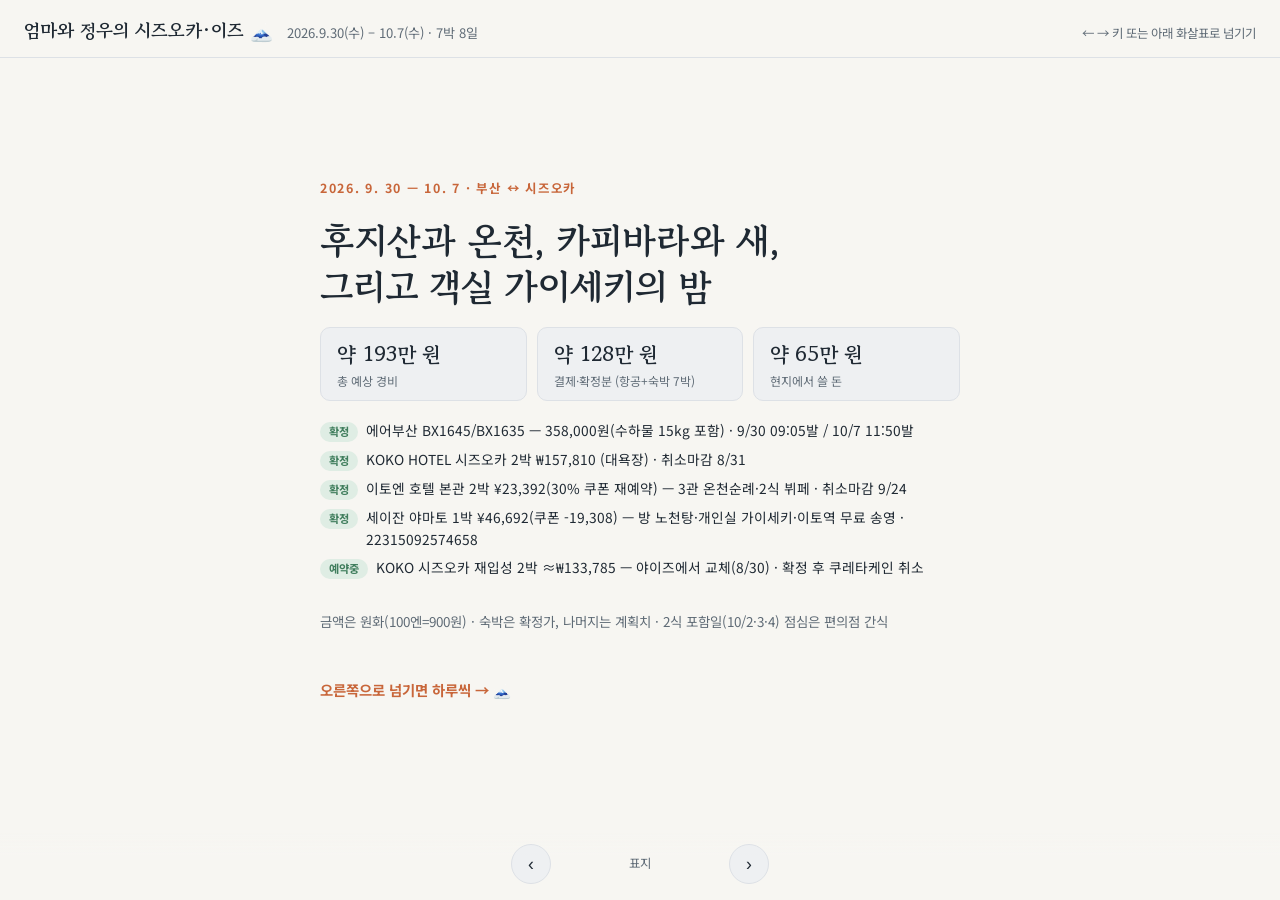
==== travel-shizuoka-izu.html @ 065e5a7b "시즈오카·이즈 여행 일정표 페이지 추가 아티팩트로 만들어둔 '엄마와 정우의 시즈오카·이즈' 일정표(2026.9.30–10.7, 7박 8일)를 독립 실행 가능한 HTML로 저장소 루" ====
<!DOCTYPE html>
<html lang="ko">
<head>
<meta charset="UTF-8" />
<meta name="viewport" content="width=device-width, initial-scale=1.0" />
<meta name="description" content="2026년 9월 30일 ~ 10월 7일 시즈오카·이즈 7박 8일 여행 일정과 예산" />
<title>엄마와 정우의 시즈오카·이즈</title>
<link rel="stylesheet" href="https://fonts.googleapis.com/css2?family=Gowun+Batang:wght@400;700&family=Noto+Sans+KR:wght@400;500;700&display=swap">
<style>
  :root{
    --paper:#F7F6F2; --card:#EEF0F2; --ink:#1F2933; --sub:#5F6B76;
    --fuji:#3A5A8C; --fuji-soft:#DCE4F2; --onsen:#C8663A; --onsen-soft:#F6E2D6;
    --line:#DDE1E6; --ok:#3F7D5C; --ok-soft:#DFEDE4; --warn:#A85A2C; --free:#7F9A7A;
  }
  @media (prefers-color-scheme: dark){
    :root:not([data-theme="light"]){
      --paper:#16191E; --card:#20252C; --ink:#E8EAEE; --sub:#9AA4AF;
      --fuji:#8FB0E0; --fuji-soft:#22324A; --onsen:#E08A5C; --onsen-soft:#3B2A22;
      --line:#313843; --ok:#86BC9E; --ok-soft:#213129; --warn:#E5A277; --free:#9BB89A;
    }
  }
  :root[data-theme="dark"]{
    --paper:#16191E; --card:#20252C; --ink:#E8EAEE; --sub:#9AA4AF;
    --fuji:#8FB0E0; --fuji-soft:#22324A; --onsen:#E08A5C; --onsen-soft:#3B2A22;
    --line:#313843; --ok:#86BC9E; --ok-soft:#213129; --warn:#E5A277; --free:#9BB89A;
  }
  *{box-sizing:border-box}
  html,body{height:100%}
  body{background:var(--paper); color:var(--ink); margin:0;
    font-family:'Noto Sans KR',-apple-system,'Malgun Gothic',sans-serif; line-height:1.6;
    display:flex; flex-direction:column; overflow:hidden}
  h1,h2,h3{font-family:'Gowun Batang','Noto Sans KR',serif; text-wrap:balance; margin:0}
  .sub{color:var(--sub)} .mono{font-variant-numeric:tabular-nums}
  .topbar{flex:0 0 auto; display:flex; align-items:baseline; gap:14px; flex-wrap:wrap; padding:16px 24px 12px; border-bottom:1px solid var(--line)}
  .topbar h1{font-size:1.15rem}
  .topbar .range{font-size:.82rem; color:var(--sub); font-variant-numeric:tabular-nums}
  .topbar .hint{margin-left:auto; font-size:.78rem; color:var(--sub)}
  .deck{flex:1 1 auto; display:flex; overflow-x:auto; overflow-y:hidden; scroll-snap-type:x mandatory; scroll-behavior:smooth}
  @media (prefers-reduced-motion: reduce){ .deck{scroll-behavior:auto} }
  .page{flex:0 0 100%; scroll-snap-align:start; overflow-y:auto; padding:26px 24px 90px; display:flex; justify-content:center}
  .page-inner{width:100%; max-width:780px; display:flex; flex-direction:column; gap:18px}
  .day-head{display:flex; align-items:flex-end; gap:14px; flex-wrap:wrap; border-bottom:2px solid var(--onsen); padding-bottom:12px}
  .day-head .dn{font-family:'Gowun Batang',serif; font-size:2rem; font-weight:700; color:var(--fuji); line-height:1; font-variant-numeric:tabular-nums}
  .day-head .dw{font-size:.8rem; font-weight:700; color:var(--fuji)}
  .day-head h2{font-size:1.3rem; flex:1; min-width:200px}
  .day-sum{display:grid; grid-template-columns:auto auto; gap:2px 16px; background:var(--onsen-soft); border-radius:10px; padding:9px 15px; font-size:.8rem; align-content:center}
  .day-sum span{color:var(--sub)}
  .day-sum b{text-align:right; font-variant-numeric:tabular-nums; white-space:nowrap}
  .day-sum .tt{border-top:1.5px solid var(--warn); padding-top:3px; margin-top:2px; color:var(--warn); font-weight:700}
  .tl{display:flex; flex-direction:column}
  .row{display:grid; grid-template-columns:64px 1fr 112px; gap:12px; padding:9px 4px; border-bottom:1px solid var(--line); font-size:.92rem; align-items:baseline}
  .row .t{font-weight:700; color:var(--fuji); font-variant-numeric:tabular-nums; font-size:.85rem}
  .row .a .d{display:block; font-size:.8rem; color:var(--sub)}
  .row .c{text-align:right; font-variant-numeric:tabular-nums; white-space:nowrap; font-size:.88rem}
  .row .c.free{color:var(--free)} .row .c.paid{color:var(--sub); font-size:.78rem}
  .row.hl{background:var(--onsen-soft); border-radius:8px; border-bottom-color:transparent}
  .mission{font-size:.84rem; color:var(--warn); background:var(--onsen-soft); border-radius:8px; padding:8px 14px}
  .tip{font-size:.82rem; color:var(--sub); background:var(--card); border:1px solid var(--line); border-radius:8px; padding:8px 14px}
  .cover{justify-content:center}
  .cover-inner{max-width:640px; display:flex; flex-direction:column; gap:18px; margin:auto 0}
  .eyebrow{color:var(--onsen); font-size:.78rem; font-weight:700; letter-spacing:.14em}
  .cover h2{font-size:2.3rem; line-height:1.25}
  .stats{display:flex; flex-wrap:wrap; gap:10px}
  .stat{background:var(--card); border:1px solid var(--line); border-radius:10px; padding:10px 16px; flex:1; min-width:130px}
  .stat .v{font-family:'Gowun Batang',serif; font-size:1.3rem; font-weight:700; font-variant-numeric:tabular-nums}
  .stat .k{font-size:.75rem; color:var(--sub)}
  .booked{font-size:.86rem; display:flex; flex-direction:column; gap:6px}
  .booked div{display:flex; gap:8px; align-items:baseline}
  .pill{font-size:.7rem; font-weight:700; border-radius:999px; padding:1px 9px; background:var(--ok-soft); color:var(--ok); white-space:nowrap}
  .swipe-cue{color:var(--onsen); font-weight:700; font-size:.9rem}
  table{border-collapse:collapse; width:100%; font-size:.9rem}
  th{font-size:.75rem; color:var(--sub); text-align:left; font-weight:700}
  th,td{padding:8px 8px; border-bottom:1px solid var(--line)}
  td.num{text-align:right; font-variant-numeric:tabular-nums; white-space:nowrap}
  tr.sum td{font-weight:700; border-top:2px solid var(--ink); border-bottom:none}
  .nav{position:fixed; left:0; right:0; bottom:0; display:flex; align-items:center; justify-content:center; gap:14px; padding:12px 0 16px; background:linear-gradient(to top, var(--paper) 65%, transparent)}
  .nav button{background:var(--card); color:var(--ink); border:1px solid var(--line); border-radius:999px; width:40px; height:40px; font-size:1.1rem; cursor:pointer}
  .nav button:hover{border-color:var(--onsen); color:var(--onsen)}
  .nav button:focus-visible{outline:2px solid var(--onsen); outline-offset:2px}
  .dot-label{font-size:.78rem; color:var(--sub); min-width:150px; text-align:center; font-variant-numeric:tabular-nums}
  @media (max-width:560px){ .row{grid-template-columns:52px 1fr 92px; gap:8px} .cover h2{font-size:1.7rem} .topbar .hint{display:none} }
</style>
</head>
<body>

<div class="topbar">
  <h1>엄마와 정우의 시즈오카·이즈 🗻</h1>
  <span class="range">2026.9.30(수) – 10.7(수) · 7박 8일</span>
  <span class="hint">← → 키 또는 아래 화살표로 넘기기</span>
</div>

<div class="deck" id="deck" tabindex="0">

  <!-- 0 표지 -->
  <section class="page cover">
    <div class="cover-inner">
      <span class="eyebrow">2026. 9. 30 — 10. 7 · 부산 ↔ 시즈오카</span>
      <h2>후지산과 온천, 카피바라와 새,<br>그리고 객실 가이세키의 밤</h2>
      <div class="stats">
        <div class="stat"><div class="v">약 193만 원</div><div class="k">총 예상 경비</div></div>
        <div class="stat"><div class="v">약 128만 원</div><div class="k">결제·확정분 (항공+숙박 7박)</div></div>
        <div class="stat"><div class="v">약 65만 원</div><div class="k">현지에서 쓸 돈</div></div>
      </div>
      <div class="booked">
        <div><span class="pill">확정</span> 에어부산 BX1645/BX1635 — 358,000원(수하물 15kg 포함) · 9/30 09:05발 / 10/7 11:50발</div>
        <div><span class="pill">확정</span> KOKO HOTEL 시즈오카 2박 ₩157,810 (대욕장) · 취소마감 8/31</div>
        <div><span class="pill">확정</span> 이토엔 호텔 본관 2박 ¥23,392(30% 쿠폰 재예약) — 3관 온천순례·2식 뷔페 · 취소마감 9/24</div>
        <div><span class="pill">확정</span> 세이잔 야마토 1박 ¥46,692(쿠폰 -19,308) — 방 노천탕·개인실 가이세키·이토역 무료 송영 · 22315092574658</div>
        <div><span class="pill">예약중</span> KOKO 시즈오카 재입성 2박 ≈₩133,785 — 야이즈에서 교체(8/30) · 확정 후 쿠레타케인 취소</div>
      </div>
      <p class="sub" style="font-size:.84rem">금액은 원화(100엔=900원) · 숙박은 확정가, 나머지는 계획치 · 2식 포함일(10/2·3·4) 점심은 편의점 간식</p>
      <p class="swipe-cue">오른쪽으로 넘기면 하루씩 → 🗻</p>
    </div>
  </section>

  <!-- Day 1 -->
  <section class="page"><div class="page-inner">
    <div class="day-head"><div><div class="dn">9/30</div><div class="dw">수 · DAY 1</div></div><h2>도착 &amp; 시즈오카 정찰</h2>
      <div class="day-sum"><span>숙박 (KOKO ½)</span><b>78,900원</b><span>식비</span><b>29,700원</b><span>교통·입장 등</span><b>20,700원</b><span class="tt">합계</span><b class="tt">129,600원 + 항공 358,000원</b></div></div>
    <div class="tl">
      <div class="row"><span class="t">09:05</span><span class="a"><b>부산 → 시즈오카</b> BX1645 (10:50 도착)<span class="d">2인 왕복·수하물 15kg 결제완료</span></span><span class="c">358,000원</span></div>
      <div class="row"><span class="t">11:20</span><span class="a"><b>공항버스 → 시즈오카역</b> 약 50분</span><span class="c">~16,200원</span></div>
      <div class="row"><span class="t">12:30</span><span class="a"><b>KOKO에 짐 맡기기 → 점심: 역빌딩 파르셰</b>에서 가볍게<span class="d">호텔은 역 도보 13분·택시 기본요금</span></span><span class="c">~13,500원</span></div>
      <div class="row"><span class="t">14:00</span><span class="a"><b>슨푸성 공원</b> — 도쿠가와 이에야스의 성터, 히가시고몬·야구라 + 상점가 정찰</span><span class="c">~4,500원</span></div>
      <div class="row hl"><span class="t">16:00</span><span class="a"><b>KOKO HOTEL 체크인</b> → 9층 대욕장 + 목욕 후 만화·마사지체어 라운지<span class="d">아고다 1764701558 · 스탠다드 더블(금연)</span></span><span class="c">2박 157,810원</span></div>
      <div class="row"><span class="t">18:00</span><span class="a"><b>저녁: 아오바 오뎅가이(오뎅 골목)</b> — 검은 국물 시즈오카 오뎅<span class="d">저녁 장사(16~17시 개점)라 낮엔 닫혀 있음 — 그래서 저녁에!</span></span><span class="c">~18,000원</span></div>
    </div>
    <div class="mission">✅ 정우 미션 — 시즈오카역 주변 길 외우기 → 내일부터 길 안내 담당</div>
    <div class="tip">💡 아침 비행이라 도착일이 통째로 하루. 정찰 수준으로 가볍게, 저녁은 대욕장+만화 라운지 충전 타임</div>
  </div></section>

  <!-- Day 2 -->
  <section class="page"><div class="page-inner">
    <div class="day-head"><div><div class="dn">10/1</div><div class="dw">목 · DAY 2</div></div><h2>후지노미야 원정 🗻</h2>
      <div class="day-sum"><span>숙박 (KOKO ½)</span><b>78,900원</b><span>식비</span><b>36,000원</b><span>교통·입장 등</span><b>39,600원</b><span class="tt">합계</span><b class="tt">약 154,800원</b></div></div>
    <div class="tl">
      <div class="row"><span class="t">08:30</span><span class="a"><b>JR 시즈오카 → 후지 → (미노부선) 후지노미야</b> 약 1시간 10분</span><span class="c">왕복 ~23,400원</span></div>
      <div class="row hl"><span class="t">10:00</span><span class="a"><b>후지산 혼구 센겐타이샤</b> — 후지산 신앙의 총본산, 도장 1호</span><span class="c free">0원</span></div>
      <div class="row"><span class="t">11:00</span><span class="a"><b>후지산 세계유산센터</b> — 거꾸로 후지 건축, 옥상 전망대에서 후지산</span><span class="c">~2,700원</span></div>
      <div class="row"><span class="t">12:30</span><span class="a"><b>점심: 후지노미야 야키소바</b> — B급 그루메 원조 노포</span><span class="c">~13,500원</span></div>
      <div class="row"><span class="t">14:00</span><span class="a"><b>시라이토 폭포(버스 30분) or 조기 복귀</b> — 정우와 선택지 2개</span><span class="c">(~13,500원)</span></div>
      <div class="row"><span class="t">16:30</span><span class="a"><b>시즈오카 복귀 + 충전 타임</b> (대욕장·라운지)</span><span class="c free">포함</span></div>
      <div class="row"><span class="t">19:00</span><span class="a"><b>저녁: 사쿠라에비 요리 or 로컬 이자카야</b></span><span class="c">~22,500원</span></div>
    </div>
    <div class="mission">✅ 정우 미션 — 센겐타이샤 도장 1호 + 후지산 최고의 한 컷(사진사 담당)</div>
    <div class="tip">☔ 비 예보면 Day 1과 스왑 — 후지산은 맑은 날에. ⚠️ 후지→후지노미야 미노부선은 시간당 1~2대 — 갈아탈 열차 시각 미리 확인</div>
  </div></section>

  <!-- Day 3 -->
  <section class="page"><div class="page-inner">
    <div class="day-head"><div><div class="dn">10/2</div><div class="dw">금 · DAY 3</div></div><h2>이토로 이동, 온천 모드 전환 ♨️</h2>
      <div class="day-sum"><span>숙박 (이토엔 ½·2식·쿠폰)</span><b>105,300원</b><span>식비</span><b>7,200원</b><span>교통·입장 등</span><b>30,600원</b><span class="tt">합계</span><b class="tt">약 143,100원</b></div></div>
    <div class="tl">
      <div class="row"><span class="t">09:30</span><span class="a"><b>느긋한 아침 → 10:00 체크아웃</b> → 점심: 시즈오카역 파르셰에서 가볍게</span><span class="c">~13,500원</span></div>
      <div class="row"><span class="t">12:40</span><span class="a"><b>JR 시즈오카 → 아타미 → 이토</b> 약 2시간</span><span class="c">~26,100원</span></div>
      <div class="row hl"><span class="t">15:00</span><span class="a"><b>이토 도착(14:50) → 이토엔 호텔 본관 도착 즉시 체크인</b> → 짐 풀고 온천 1차 입욕 · <b>3관 온천 순례권</b>(본관·마츠카와칸·별관)<span class="d">8/31 트래블러스 30% 쿠폰 재예약 · 재패니즈룸 리버뷰 · 입탕세 300엔/인 현지</span></span><span class="c">2박 210,500원 ✅</span></div>
      <div class="row"><span class="t">16:30</span><span class="a"><b>이토 온천가 산책</b> — 도카이칸(견학 ~17시 접수, 늦으면 외관+D4 밤 라이트업) + 마츠카와 강변</span><span class="c">~4,500원</span></div>
      <div class="row"><span class="t">18:00</span><span class="a"><b>뷔페 저녁 ①</b> — 정우 뷔페 공략법 "3라운드제"(정찰→본식→디저트), 음료·주류 무제한</span><span class="c free">포함</span></div>
    </div>
    <div class="mission">✅ 정우 미션 — 도카이칸 옛 온천여관 탐험 + 뷔페 3라운드 완수</div>
    <div class="tip">💡 이동일은 일정 최소화 — 오후는 온천과 산책만. 예약 건물은 본관(마츠카와칸 아님), 셔틀 시간은 본관 기준 현장 확인</div>
  </div></section>

  <!-- Day 4 -->
  <section class="page"><div class="page-inner">
    <div class="day-head"><div><div class="dn">10/3</div><div class="dw">토 · DAY 4</div></div><h2>이즈고원의 날 — 카피바라와 화산 🌋</h2>
      <div class="day-sum"><span>숙박 (이토엔 ½·2식·쿠폰)</span><b>105,300원</b><span>식비</span><b>7,200원</b><span>교통·입장 등</span><b>60,300원</b><span class="tt">합계</span><b class="tt">약 172,800원</b></div></div>
    <div class="tl">
      <div class="row"><span class="t">09:00</span><span class="a"><b>버스/전철로 이즈고원</b></span><span class="c">왕복 ~13,500원</span></div>
      <div class="row hl"><span class="t">09:30</span><span class="a"><b>이즈 샤보텐 동물공원</b> — 카피바라 온천, 동물 방목 교감<span class="d">토요일 — 개장 직후 입장</span></span><span class="c">36,000원</span></div>
      <div class="row"><span class="t">12:30</span><span class="a"><b>점심: 편의점 간식 가볍게</b> (저녁 뷔페에 배 비워두기)</span><span class="c">~7,200원</span></div>
      <div class="row"><span class="t">14:00</span><span class="a"><b>오무로산 리프트</b> — 분화구 둘레 한 바퀴(약 20분)<span class="d">강풍 시 운휴 → 그란이루미 등 대체</span></span><span class="c">~13,500원</span></div>
      <div class="row"><span class="t">16:00</span><span class="a"><b>이토 복귀 + 온천 2차(마츠카와칸 순례) + 충전 타임</b></span><span class="c free">포함</span></div>
      <div class="row"><span class="t">18:00</span><span class="a"><b>뷔페 저녁 ②</b> — 마지막 뷔페, 베스트 메뉴 랭킹 발표</span><span class="c free">포함</span></div>
      <div class="row hl"><span class="t">20:00</span><span class="a"><b>유카타·게타 차림 온천가 밤 산책 (미니 도고)</b> — 도카이칸 라이트업 → 마츠카와 강변 → 공동욕장 도장(300엔) → 온천 2차</span><span class="c">외탕 2,700원 선택</span></div>
    </div>
    <div class="mission">✅ 정우 미션 — 최애 동물 톱3 랭킹 발표 + 오무로산 분화구 한 바퀴 완주 인증샷</div>
  </div></section>

  <!-- Day 5 -->
  <section class="page"><div class="page-inner">
    <div class="day-head"><div><div class="dn">10/4</div><div class="dw">일 · DAY 5</div></div><h2>조가사키 절벽 → ⭐ 세이잔 야마토, 우리 방 노천탕의 밤 ♨️</h2>
      <div class="day-sum"><span>숙박 (세이잔 2식·쿠폰)</span><b>420,200원 ✅</b><span>식비</span><b>7,200원</b><span>교통·입장 등</span><b>17,100원</b><span class="tt">합계</span><b class="tt">약 444,500원</b></div></div>
    <div class="tl">
      <div class="row"><span class="t">09:00</span><span class="a"><b>이토엔 체크아웃 → 셔틀/도보로 이토역</b> → 짐은 역 코인로커 → 이즈큐 전철로 조가사키</span><span class="c">~17,100원</span></div>
      <div class="row hl"><span class="t">10:00</span><span class="a"><b>조가사키 해안</b> — 용암 절벽 위 가도와키 현수교(48m·높이 23m) 건너기 + 등대</span><span class="c free">0원</span></div>
      <div class="row"><span class="t">12:30</span><span class="a"><b>점심: 편의점 간단히</b> (저녁 가이세키 대비)<span class="d">⚠️조가사키카이간역 주변엔 가게가 거의 없음 — 점심거리는 이토역에서 미리 사서 출발</span></span><span class="c">~7,200원</span></div>
      <div class="row hl"><span class="t">14:30</span><span class="a"><b>이토역 개찰구 앞 "아오야마 야마토" 초록 깃발 → 무료 송영버스 → 체크인(정우 담당)</b><span class="d">송영 13:30~17:30 매 30분·예약 불필요 · 공식 체크인 14:00~ · 16:00 전 도착이라 저녁 메인(전복/이즈 사슴/지역 닭)·식전주 선택 가능 · 예약 22315092574658(친구 계정)</span></span><span class="c">420,200원 ✅</span></div>
      <div class="row"><span class="t">15:30</span><span class="a"><b>객실 전용 노천탕 개시!</b> — 12.5다다미 방에 딸린 우리만의 온천</span><span class="c free">포함</span></div>
      <div class="row hl"><span class="t">18:00</span><span class="a"><b>개인실 가이세키 (가을 오미타테 10품)</b> — 요리별 정우 별점, 최고의 한 접시 발표. 정우는 성인 코스라 남겨도 OK</span><span class="c free">포함</span></div>
      <div class="row"><span class="t">20:00</span><span class="a"><b>방 노천탕 2차 + 다다미 뒹굴기</b> — 유카타 밤 산책은 어제 이토엔 밤에 완료</span><span class="c free">포함</span></div>
    </div>
    <div class="mission">✅ 정우 미션 — 현수교 완주 인증 · 료칸 체크인 담당 · 가이세키 별점 심사위원</div>
    <div class="tip">💡 1910년 창업 자가원천 노포. 일요일 밤이라 한산. 마쓰야마 도고칸의 밤이 여기서 부활 — 입탕세 300엔/인 현지</div>
  </div></section>

  <!-- Day 6 -->
  <section class="page"><div class="page-inner">
    <div class="day-head"><div><div class="dn">10/5</div><div class="dw">월 · DAY 6</div></div><h2>시즈오카 복귀 → 시미즈 — 마루코와 참치 🐟</h2>
      <div class="day-sum"><span>숙박 (KOKO② ½)</span><b>66,900원</b><span>식비</span><b>49,500원</b><span>교통·입장 등</span><b>45,000원</b><span class="tt">합계</span><b class="tt">약 161,400원</b></div></div>
    <div class="tl">
      <div class="row"><span class="t">08:00</span><span class="a"><b>료칸 조식(개인실)</b> → 10:00 체크아웃 → 이토역 도보 15~20분(내리막)</span><span class="c free">포함</span></div>
      <div class="row"><span class="t">10:30</span><span class="a"><b>JR 이토 → 아타미 → 시즈오카</b> 약 2시간 (아타미역 에키벤 구경) → KOKO에 짐 맡기기</span><span class="c">~36,000원</span></div>
      <div class="row hl"><span class="t">13:00</span><span class="a"><b>JR 시미즈 11분 → 카시노이치(河岸の市)</b> — 참치 시장, 늦은 점심 마구로 덮밥</span><span class="c">~36,000원</span></div>
      <div class="row hl"><span class="t">14:30</span><span class="a"><b>에스파루스 드림플라자 — 치비마루코짱 랜드 · 관람차</b><span class="d">시미즈는 마루코의 고향 · 관람차에서 후지산 찾기</span></span><span class="c">~18,000원</span></div>
      <div class="row"><span class="t">17:30</span><span class="a"><b>시즈오카 복귀 → KOKO 재체크인</b> — 익숙한 대욕장·만화라운지<span class="d">10/5~7 2박 재예약(≈₩133,785) · 확정 후 쿠레타케인 취소</span></span><span class="c">2박 ≈133,800원</span></div>
      <div class="row"><span class="t">19:00</span><span class="a"><b>저녁: 역 주변 가볍게 + 무료 차즈케</b></span><span class="c">~18,000원</span></div>
    </div>
    <div class="mission">✅ 정우 미션 — 카시노이치에서 엄마가 먹을 회 고르기(정우 안목 담당)</div>
    <div class="tip">💡 야이즈 대신 시미즈(8/30) — 참치 시장은 그대로, 마루코짱 랜드·관람차가 추가. 마지막 밤은 공항 동선이 가장 안전한 시즈오카역</div>
  </div></section>

  <!-- Day 7 -->
  <section class="page"><div class="page-inner">
    <div class="day-head"><div><div class="dn">10/6</div><div class="dw">화 · DAY 7</div></div><h2>시즈오카, 느긋한 하루 🍵</h2>
      <div class="day-sum"><span>숙박 (KOKO② ½)</span><b>66,900원</b><span>식비</span><b>40,500원</b><span>교통·입장 등</span><b>13,500원</b><span class="tt">합계</span><b class="tt">약 120,900원</b></div></div>
    <div class="tl">
      <div class="row"><span class="t">08:30</span><span class="a"><b>늦잠 OK — 느긋한 아침</b> (역 카페·편의점 모닝 ※KOKO 차즈케는 밤 야식 서비스)</span><span class="c">~9,000원</span></div>
      <div class="row"><span class="t">10:30</span><span class="a"><b>슨푸성 공원 해자 한 바퀴 + 상점가 산책</b> — 선물 오미야게 정찰<span class="d">우나기파이·녹차는 시내가 공항보다 저렴하고 다양</span></span><span class="c free">0원</span></div>
      <div class="row"><span class="t">12:30</span><span class="a"><b>점심: 시즈오카역 파르셰</b> — 정우가 고르는 마지막 점심</span><span class="c">~18,000원</span></div>
      <div class="row hl"><span class="t">14:00</span><span class="a"><b>홉비스퀘어</b> — 프라모델의 수도 시즈오카, 무료 전시 → 마음에 들면 키트 하나</span><span class="c">키트 ~13,500원</span></div>
      <div class="row"><span class="t">15:00</span><span class="a"><b>스탠다드 프로덕츠 케야키플라자점</b> — 다이소+Standard Products+THREEPPY 복합 1,200㎡, 현내 최대급<span class="d">역 도보 7분 · 선물·잡화 1차 쇼핑</span></span><span class="c">선물 예산 內</span></div>
      <div class="row"><span class="t">16:30</span><span class="a"><b>호텔 충전 타임</b> — 대욕장 + 만화라운지 + 방에서 프라모델 조립</span><span class="c free">포함</span></div>
      <div class="row hl"><span class="t">18:30</span><span class="a"><b>아오바 오뎅골목 재방문 + 여행 결산의 밤</b> — 첫날 최애 집으로, 미션 발표회</span><span class="c">~22,500원</span></div>
      <div class="row"><span class="t">20:00</span><span class="a"><b>돈키호테 료가에초점</b> — 오뎅골목 바로 옆 구역, 새벽 3시까지<span class="d">과자·잡화 마무리 쇼핑 · 수하물 15kg 한도 기억!</span></span><span class="c">선물 예산 內</span></div>
    </div>
    <div class="mission">✅ 정우 미션 — 결산 발표회 사회 + 프라모델 완성 인증</div>
    <div class="tip">💡 짐 정리·수하물 15kg 체크는 오늘 밤에. 카초엔은 왕복 2시간이 아까워 제외(8/30) — 동물은 D4 샤보텐으로 충분</div>
  </div></section>

  <!-- Day 8 -->
  <section class="page"><div class="page-inner">
    <div class="day-head"><div><div class="dn">10/7</div><div class="dw">수 · DAY 8</div></div><h2>선물 미션 &amp; 귀국</h2>
      <div class="day-sum"><span>숙박</span><b>—</b><span>식비</span><b>9,000원</b><span>교통·선물 등</span><b>88,200원</b><span class="tt">합계</span><b class="tt">약 97,200원</b></div></div>
    <div class="tl">
      <div class="row"><span class="t">07:30</span><span class="a"><b>간단 아침(전날 사둔 빵·편의점) → 08:30 체크아웃</b> → 평지 도보 13분 시즈오카역</span><span class="c">~4,500원</span></div>
      <div class="row"><span class="t">09:00</span><span class="a"><b>시즈오카역 공항버스</b>(시즈테츠) 약 50~55분 → 10:00경 공항<span class="d">아침 출발 시각은 전날 시각표 확인(대략 1시간 간격) · 놓치면 다음 편, 최후엔 택시</span></span><span class="c">~16,200원</span></div>
      <div class="row hl"><span class="t">10:00</span><span class="a"><b>선물 미션 — 예산 전권 위임</b>(공항 매장: 우나기파이·시즈오카 녹차·후지산 굿즈)</span><span class="c">72,000원</span></div>
      <div class="row"><span class="t">10:30</span><span class="a"><b>수속 + 공항 간식</b></span><span class="c">~9,000원</span></div>
      <div class="row"><span class="t">11:50</span><span class="a"><b>시즈오카 → 부산</b> BX1635 (14:00 도착)</span><span class="c paid">왕복 요금 포함</span></div>
    </div>
    <div class="mission">✅ 정우 미션 — 아빠·지우 형 선물 내 눈으로 고르기 → 귀가 후 직접 전달</div>
    <div class="tip">💡 시즈오카역 직행 버스라 아침이 여유로움 — 공항에서 선물 미션·전망대. 낮 비행이라 부산 14:00 도착, 저녁 전에 귀가</div>
  </div></section>

  <!-- 예산 총괄 -->
  <section class="page"><div class="page-inner">
    <div class="day-head"><div><div class="dn">💰</div><div class="dw">SUMMARY</div></div><h2>예산 총괄</h2><div class="day-sum"><span class="tt">총 예상</span><b class="tt">약 1,930,000원</b></div></div>
    <table>
      <tr><th>항목</th><th style="text-align:right">금액 (원)</th><th>비고</th></tr>
      <tr><td>항공 (2인 왕복 + 수하물)</td><td class="num">358,000</td><td class="sub">✅ 결제 완료</td></tr>
      <tr><td>숙박 7박</td><td class="num">922,300</td><td class="sub">KOKO① 157,810 + 이토엔 210,500 ✅ + 세이잔 야마토 420,200 ✅ + KOKO② ≈133,785 — 트래블러스 쿠폰 2건 -27만</td></tr>
      <tr><td>식비</td><td class="num">186,300</td><td class="sub">2식 포함 3일 점심은 편의점, 조식 포함 2일</td></tr>
      <tr><td>교통·입장</td><td class="num">243,000</td><td class="sub">공항버스·JR·샤보텐·시미즈 등 — 택시 없음(버스·전철·도보). 일자별 표의 교통·선물 315,000에서 정우 선물 72,000 제외</td></tr>
      <tr><td>선물</td><td class="num">144,000</td><td class="sub">정우 전권 7.2만 + 엄마 몫 7.2만</td></tr>
      <tr><td>예비비</td><td class="num">81,000</td><td class="sub">우천·지각 시 택시 전환, 입탕세 등</td></tr>
      <tr class="sum"><td>합계</td><td class="num">약 1,930,000원</td><td class="sub">계획환율 100엔=900원</td></tr>
    </table>
    <div class="scroll" style="overflow-x:auto">
    <table>
      <tr><th>일자별 (원)</th><th style="text-align:right">숙박</th><th style="text-align:right">식비</th><th style="text-align:right">교통·입장 등</th><th style="text-align:right">합계</th></tr>
      <tr><td>D1 도착</td><td class="num">78,900</td><td class="num">29,700</td><td class="num">20,700</td><td class="num">129,600<br><span class="sub">+ 항공 358,000</span></td></tr>
      <tr><td>D2 후지노미야</td><td class="num">78,900</td><td class="num">36,000</td><td class="num">39,600</td><td class="num">154,800</td></tr>
      <tr><td>D3 이토 이동</td><td class="num">105,300</td><td class="num">7,200</td><td class="num">30,600</td><td class="num">143,100</td></tr>
      <tr><td>D4 샤보텐·오무로산</td><td class="num">105,300</td><td class="num">7,200</td><td class="num">60,300</td><td class="num">172,800</td></tr>
      <tr><td>D5 조가사키·세이잔 야마토</td><td class="num">420,200</td><td class="num">7,200</td><td class="num">17,100</td><td class="num">444,500</td></tr>
      <tr><td>D6 시미즈·KOKO 복귀</td><td class="num">66,900</td><td class="num">49,500</td><td class="num">45,000</td><td class="num">161,400</td></tr>
      <tr><td>D7 느긋한 시즈오카</td><td class="num">66,900</td><td class="num">40,500</td><td class="num">13,500</td><td class="num">120,900</td></tr>
      <tr><td>D8 귀국</td><td class="num">—</td><td class="num">9,000</td><td class="num">88,200</td><td class="num">97,200</td></tr>
      <tr class="sum"><td>합계</td><td class="num">922,300</td><td class="num">186,300</td><td class="num">315,000</td><td class="num">1,423,600<br><span class="sub">+ 항공 358,000 = 1,781,600</span></td></tr>
    </table>
    </div>
    <p class="sub" style="font-size:.78rem; margin:4px 0 0">선물은 D8에 정우 몫 72,000만 계상 · 엄마 몫 72,000과 예비비 81,000은 총괄에만 포함 → 1,781,600 + 72,000 + 81,000 ≈ 약 193만 (KOKO② 결제액 확정 시 갱신)</p>
    <div class="tip">💳 취소마감 캘린더 — <b>8/31</b> KOKO①(이후 100%) → <b>9/24</b> 이토엔 → <b>9/26</b> 세이잔 야마토(취소는 예약한 친구 계정에서만) → <b>KOKO②</b> 예약 시 확인. ✅ 요키칸 취소 완료(8/31, ¥39,204 환불 대기) · ⚠️ 남은 정리: 구 이토엔(22315092383731) 취소 · 쿠레타케인 취소(KOKO② 확정 후)</div>
    <div class="tip">💴 현지 결제 — 입탕세(이토엔·세이잔 야마토 1인 1박 300엔)는 현금 · 카드 단말기의 "원화로 결제?"는 항상 거절(JPY 선택) · 편의점·소액은 트래블카드</div>
  </div></section>

</div>

<div class="nav">
  <button id="prev" aria-label="이전 페이지">‹</button>
  <span class="dot-label" id="dotLabel"></span>
  <button id="next" aria-label="다음 페이지">›</button>
</div>

<script>
  const deck=document.getElementById('deck');
  const pages=[...deck.querySelectorAll('.page')];
  const labels=['표지','Day 1 · 9/30','Day 2 · 10/1','Day 3 · 10/2','Day 4 · 10/3','Day 5 · 10/4','Day 6 · 10/5','Day 7 · 10/6','Day 8 · 10/7','예산 총괄'];
  const dotLabel=document.getElementById('dotLabel');
  function cur(){return Math.round(deck.scrollLeft/deck.clientWidth);}
  function go(i){i=Math.max(0,Math.min(pages.length-1,i)); deck.scrollTo({left:i*deck.clientWidth, behavior: matchMedia('(prefers-reduced-motion: reduce)').matches?'auto':'smooth'});}
  function sync(){dotLabel.textContent=labels[cur()]||'';}
  deck.addEventListener('scroll',()=>requestAnimationFrame(sync));
  document.getElementById('prev').addEventListener('click',()=>go(cur()-1));
  document.getElementById('next').addEventListener('click',()=>go(cur()+1));
  window.addEventListener('keydown',e=>{ if(e.key==='ArrowRight'){go(cur()+1); e.preventDefault();} if(e.key==='ArrowLeft'){go(cur()-1); e.preventDefault();} });
  window.addEventListener('resize',()=>go(cur()));
  sync();
</script>

</body>
</html>
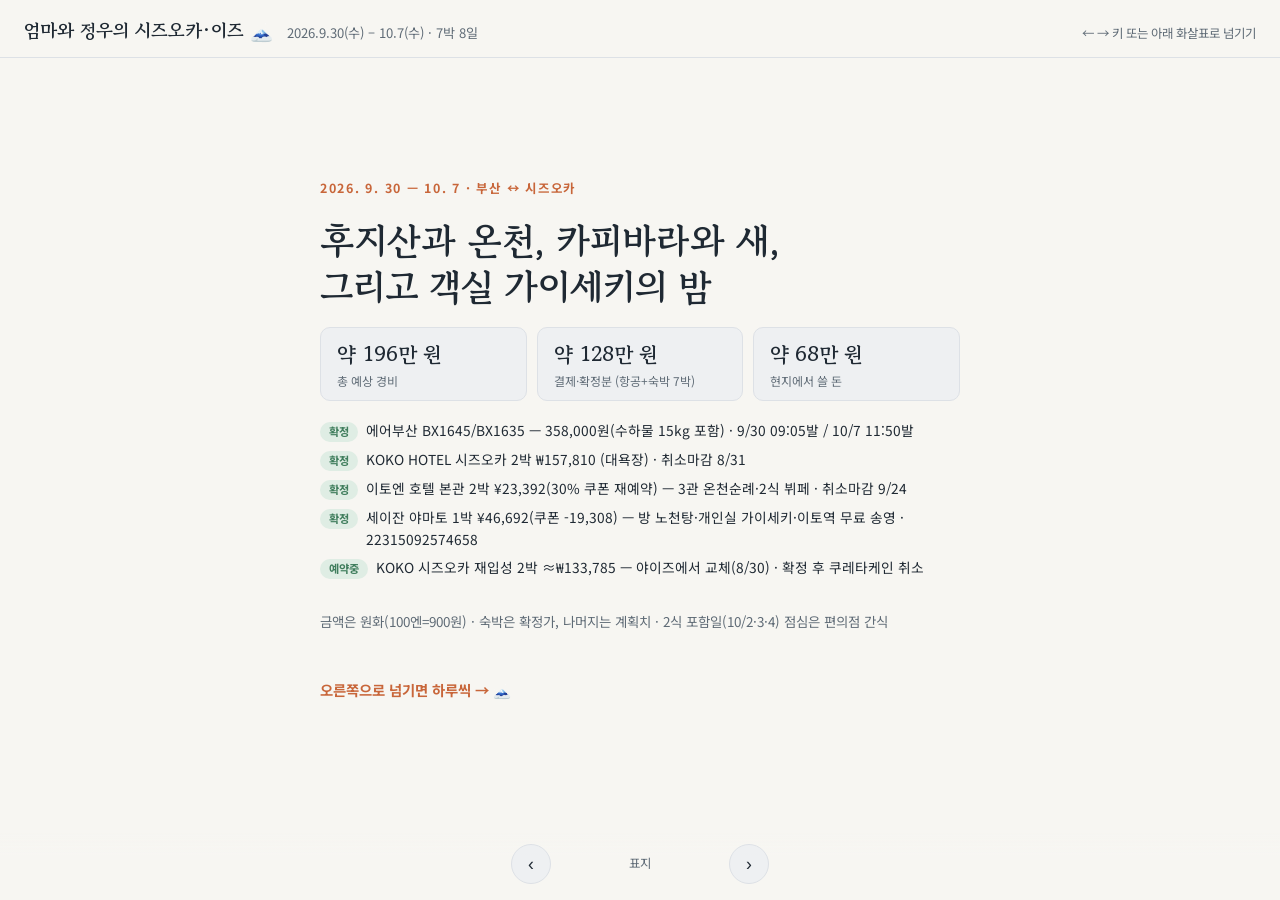
==== commit b777b303: "숙소 공식 체크인·체크아웃 시간 기준으로 D5~D7 재구성 세이잔(아오야마) 야마토와 이토엔 호텔 본관의 공식 시간을 확인해 계획표의 오기를 바로잡고 그 시간을 기준으로 일정을 다" ====
--- a/travel-shizuoka-izu.html
+++ b/travel-shizuoka-izu.html
@@ -97,9 +97,9 @@
       <span class="eyebrow">2026. 9. 30 — 10. 7 · 부산 ↔ 시즈오카</span>
       <h2>후지산과 온천, 카피바라와 새,<br>그리고 객실 가이세키의 밤</h2>
       <div class="stats">
-        <div class="stat"><div class="v">약 193만 원</div><div class="k">총 예상 경비</div></div>
+        <div class="stat"><div class="v">약 196만 원</div><div class="k">총 예상 경비</div></div>
         <div class="stat"><div class="v">약 128만 원</div><div class="k">결제·확정분 (항공+숙박 7박)</div></div>
-        <div class="stat"><div class="v">약 65만 원</div><div class="k">현지에서 쓸 돈</div></div>
+        <div class="stat"><div class="v">약 68만 원</div><div class="k">현지에서 쓸 돈</div></div>
       </div>
       <div class="booked">
         <div><span class="pill">확정</span> 에어부산 BX1645/BX1635 — 358,000원(수하물 15kg 포함) · 9/30 09:05발 / 10/7 11:50발</div>
@@ -182,11 +182,12 @@
     <div class="day-head"><div><div class="dn">10/4</div><div class="dw">일 · DAY 5</div></div><h2>조가사키 절벽 → ⭐ 세이잔 야마토, 우리 방 노천탕의 밤 ♨️</h2>
       <div class="day-sum"><span>숙박 (세이잔 2식·쿠폰)</span><b>420,200원 ✅</b><span>식비</span><b>7,200원</b><span>교통·입장 등</span><b>17,100원</b><span class="tt">합계</span><b class="tt">약 444,500원</b></div></div>
     <div class="tl">
-      <div class="row"><span class="t">09:00</span><span class="a"><b>이토엔 체크아웃 → 셔틀/도보로 이토역</b> → 짐은 역 코인로커 → 이즈큐 전철로 조가사키</span><span class="c">~17,100원</span></div>
+      <div class="row"><span class="t">09:00</span><span class="a"><b>이토엔 체크아웃 → 셔틀/도보로 이토역</b> → 짐은 역 코인로커 → 이즈큐 전철로 조가사키<span class="d">이토엔 공식 체크아웃은 11:00이지만, 조가사키 시간을 벌려고 일부러 일찍 나섬</span></span><span class="c">~17,100원</span></div>
       <div class="row hl"><span class="t">10:00</span><span class="a"><b>조가사키 해안</b> — 용암 절벽 위 가도와키 현수교(48m·높이 23m) 건너기 + 등대</span><span class="c free">0원</span></div>
       <div class="row"><span class="t">12:30</span><span class="a"><b>점심: 편의점 간단히</b> (저녁 가이세키 대비)<span class="d">⚠️조가사키카이간역 주변엔 가게가 거의 없음 — 점심거리는 이토역에서 미리 사서 출발</span></span><span class="c">~7,200원</span></div>
-      <div class="row hl"><span class="t">14:30</span><span class="a"><b>이토역 개찰구 앞 "아오야마 야마토" 초록 깃발 → 무료 송영버스 → 체크인(정우 담당)</b><span class="d">송영 13:30~17:30 매 30분·예약 불필요 · 공식 체크인 14:00~ · 16:00 전 도착이라 저녁 메인(전복/이즈 사슴/지역 닭)·식전주 선택 가능 · 예약 22315092574658(친구 계정)</span></span><span class="c">420,200원 ✅</span></div>
-      <div class="row"><span class="t">15:30</span><span class="a"><b>객실 전용 노천탕 개시!</b> — 12.5다다미 방에 딸린 우리만의 온천</span><span class="c free">포함</span></div>
+      <div class="row"><span class="t">13:20</span><span class="a"><b>이토역 복귀 → 코인로커에서 짐 찾기</b> — 13:30 송영버스를 타려면 여기서 여유 두기</span><span class="c free">—</span></div>
+      <div class="row hl"><span class="t">13:30</span><span class="a"><b>이토역 개찰구 앞 "아오야마 야마토" 초록 깃발 → 무료 송영버스(약 10분) → 14:00 체크인(정우 담당)</b><span class="d">✅공식 체크인 14:00 정각에 들어가도록 당김(기존 14:30) · 마중 송영 13:30~17:30 매 30분·예약 불필요 · 최종 체크인 17:00 · 16:00 전 도착이라 저녁 메인(전복/이즈 사슴/지역 닭)·식전주 선택 가능 · 예약 22315092574658(친구 계정)</span></span><span class="c">420,200원 ✅</span></div>
+      <div class="row"><span class="t">14:15</span><span class="a"><b>객실 전용 노천탕 개시!</b> — 12.5다다미 방에 딸린 우리만의 온천<span class="d">기존 15:30 → 14:15, 온천 시간 1시간 15분 확보</span></span><span class="c free">포함</span></div>
       <div class="row hl"><span class="t">18:00</span><span class="a"><b>개인실 가이세키 (가을 오미타테 10품)</b> — 요리별 정우 별점, 최고의 한 접시 발표. 정우는 성인 코스라 남겨도 OK</span><span class="c free">포함</span></div>
       <div class="row"><span class="t">20:00</span><span class="a"><b>방 노천탕 2차 + 다다미 뒹굴기</b> — 유카타 밤 산책은 어제 이토엔 밤에 완료</span><span class="c free">포함</span></div>
     </div>
@@ -196,36 +197,40 @@
 
   <!-- Day 6 -->
   <section class="page"><div class="page-inner">
-    <div class="day-head"><div><div class="dn">10/5</div><div class="dw">월 · DAY 6</div></div><h2>시즈오카 복귀 → 시미즈 — 마루코와 참치 🐟</h2>
-      <div class="day-sum"><span>숙박 (KOKO② ½)</span><b>66,900원</b><span>식비</span><b>49,500원</b><span>교통·입장 등</span><b>45,000원</b><span class="tt">합계</span><b class="tt">약 161,400원</b></div></div>
-    <div class="tl">
-      <div class="row"><span class="t">08:00</span><span class="a"><b>료칸 조식(개인실)</b> → 10:00 체크아웃 → 이토역 도보 15~20분(내리막)</span><span class="c free">포함</span></div>
-      <div class="row"><span class="t">10:30</span><span class="a"><b>JR 이토 → 아타미 → 시즈오카</b> 약 2시간 (아타미역 에키벤 구경) → KOKO에 짐 맡기기</span><span class="c">~36,000원</span></div>
-      <div class="row hl"><span class="t">13:00</span><span class="a"><b>JR 시미즈 11분 → 카시노이치(河岸の市)</b> — 참치 시장, 늦은 점심 마구로 덮밥</span><span class="c">~36,000원</span></div>
-      <div class="row hl"><span class="t">14:30</span><span class="a"><b>에스파루스 드림플라자 — 치비마루코짱 랜드 · 관람차</b><span class="d">시미즈는 마루코의 고향 · 관람차에서 후지산 찾기</span></span><span class="c">~18,000원</span></div>
-      <div class="row"><span class="t">17:30</span><span class="a"><b>시즈오카 복귀 → KOKO 재체크인</b> — 익숙한 대욕장·만화라운지<span class="d">10/5~7 2박 재예약(≈₩133,785) · 확정 후 쿠레타케인 취소</span></span><span class="c">2박 ≈133,800원</span></div>
+    <div class="day-head"><div><div class="dn">10/5</div><div class="dw">월 · DAY 6</div></div><h2>아침 노천탕 → 시즈오카 이동, 쇼핑의 오후 🛍️</h2>
+      <div class="day-sum"><span>숙박 (KOKO② ½)</span><b>66,900원</b><span>식비</span><b>36,000원</b><span>교통·입장 등</span><b>49,500원</b><span class="tt">합계</span><b class="tt">약 152,400원</b></div></div>
+    <div class="tl">
+      <div class="row"><span class="t">08:00</span><span class="a"><b>료칸 조식(개인실)</b></span><span class="c free">포함</span></div>
+      <div class="row hl"><span class="t">09:00</span><span class="a"><b>방 노천탕 아침 목욕 — 체크아웃까지 2시간 통째로</b><span class="d">✅공식 체크아웃은 11:00. 기존 계획의 10:00은 오기였고, 그만큼 노천탕 시간을 버리고 있었음</span></span><span class="c free">포함</span></div>
+      <div class="row hl"><span class="t">11:00</span><span class="a"><b>체크아웃 → 11:10 무료 송영버스 → 11:20 이토역</b><span class="d">✅배웅 송영 8:20 / 9:10~12:10 매시 10분·40분 운행 — 짐 들고 15~20분 걸어 내려갈 필요 없음</span></span><span class="c free">0원</span></div>
+      <div class="row"><span class="t">11:30</span><span class="a"><b>JR 이토 → 아타미 → 시즈오카</b> 약 2시간 (아타미역 에키벤 구경)</span><span class="c">~36,000원</span></div>
+      <div class="row"><span class="t">12:30</span><span class="a"><b>점심: 아타미역 에키벤 or 차내에서</b></span><span class="c">~18,000원</span></div>
+      <div class="row"><span class="t">13:30</span><span class="a"><b>시즈오카 도착 → KOKO에 짐 맡기기</b><span class="d">10/5~7 2박 재예약(≈₩133,785) · 확정 후 쿠레타케인 취소</span></span><span class="c">2박 ≈133,800원</span></div>
+      <div class="row hl"><span class="t">14:30</span><span class="a"><b>스탠다드 프로덕츠 케야키플라자점</b> — 다이소+Standard Products+THREEPPY 복합 1,200㎡, 현내 최대급<span class="d">역 도보 7분 · 선물·잡화 1차 쇼핑</span></span><span class="c">선물 예산 內</span></div>
+      <div class="row hl"><span class="t">16:00</span><span class="a"><b>홉비스퀘어</b> — 프라모델의 수도 시즈오카, 무료 전시 → 마음에 들면 키트 하나</span><span class="c">키트 ~13,500원</span></div>
+      <div class="row"><span class="t">17:00</span><span class="a"><b>KOKO 재체크인 + 충전 타임</b> — 익숙한 대욕장·만화라운지, 방에서 프라모델 조립</span><span class="c free">포함</span></div>
       <div class="row"><span class="t">19:00</span><span class="a"><b>저녁: 역 주변 가볍게 + 무료 차즈케</b></span><span class="c">~18,000원</span></div>
     </div>
-    <div class="mission">✅ 정우 미션 — 카시노이치에서 엄마가 먹을 회 고르기(정우 안목 담당)</div>
-    <div class="tip">💡 야이즈 대신 시미즈(8/30) — 참치 시장은 그대로, 마루코짱 랜드·관람차가 추가. 마지막 밤은 공항 동선이 가장 안전한 시즈오카역</div>
+    <div class="mission">✅ 정우 미션 — 송영버스 시각 챙기기 + 프라모델 키트 고르기</div>
+    <div class="tip">💡 짐 있고 피곤한 이동일이라 멀리 안 나가고 역 주변 쇼핑으로. 체크아웃 11시 + 송영버스로 어제 계획보다 아침이 1시간 넉넉해짐</div>
   </div></section>
 
   <!-- Day 7 -->
   <section class="page"><div class="page-inner">
-    <div class="day-head"><div><div class="dn">10/6</div><div class="dw">화 · DAY 7</div></div><h2>시즈오카, 느긋한 하루 🍵</h2>
-      <div class="day-sum"><span>숙박 (KOKO② ½)</span><b>66,900원</b><span>식비</span><b>40,500원</b><span>교통·입장 등</span><b>13,500원</b><span class="tt">합계</span><b class="tt">약 120,900원</b></div></div>
-    <div class="tl">
-      <div class="row"><span class="t">08:30</span><span class="a"><b>늦잠 OK — 느긋한 아침</b> (역 카페·편의점 모닝 ※KOKO 차즈케는 밤 야식 서비스)</span><span class="c">~9,000원</span></div>
-      <div class="row"><span class="t">10:30</span><span class="a"><b>슨푸성 공원 해자 한 바퀴 + 상점가 산책</b> — 선물 오미야게 정찰<span class="d">우나기파이·녹차는 시내가 공항보다 저렴하고 다양</span></span><span class="c free">0원</span></div>
-      <div class="row"><span class="t">12:30</span><span class="a"><b>점심: 시즈오카역 파르셰</b> — 정우가 고르는 마지막 점심</span><span class="c">~18,000원</span></div>
-      <div class="row hl"><span class="t">14:00</span><span class="a"><b>홉비스퀘어</b> — 프라모델의 수도 시즈오카, 무료 전시 → 마음에 들면 키트 하나</span><span class="c">키트 ~13,500원</span></div>
-      <div class="row"><span class="t">15:00</span><span class="a"><b>스탠다드 프로덕츠 케야키플라자점</b> — 다이소+Standard Products+THREEPPY 복합 1,200㎡, 현내 최대급<span class="d">역 도보 7분 · 선물·잡화 1차 쇼핑</span></span><span class="c">선물 예산 內</span></div>
-      <div class="row"><span class="t">16:30</span><span class="a"><b>호텔 충전 타임</b> — 대욕장 + 만화라운지 + 방에서 프라모델 조립</span><span class="c free">포함</span></div>
+    <div class="day-head"><div><div class="dn">10/6</div><div class="dw">화 · DAY 7</div></div><h2>시미즈 — 마루코와 참치, 통째로 하루 🐟</h2>
+      <div class="day-sum"><span>숙박 (KOKO② ½)</span><b>66,900원</b><span>식비</span><b>67,500원</b><span>교통·입장 등</span><b>18,000원</b><span class="tt">합계</span><b class="tt">약 152,400원</b></div></div>
+    <div class="tl">
+      <div class="row"><span class="t">08:00</span><span class="a"><b>아침</b> (역 카페·편의점 모닝 ※KOKO 차즈케는 밤 야식 서비스)</span><span class="c">~9,000원</span></div>
+      <div class="row"><span class="t">09:00</span><span class="a"><b>JR 시즈오카 → 시미즈</b> 약 11분</span><span class="c">왕복 포함</span></div>
+      <div class="row hl"><span class="t">09:30</span><span class="a"><b>카시노이치(河岸の市) — 어시장 구경</b><span class="d">⚠️정기휴일 수요일 — 화요일인 오늘은 영업. 점포별 영업시간이 제각각이라 낮 장사 위주, 오전에 가는 게 안전</span></span><span class="c free">0원</span></div>
+      <div class="row hl"><span class="t">11:00</span><span class="a"><b>이른 점심: 마구로 덮밥</b> — 참치 양륙량 일본 1위 항구, 붐비기 전에<span class="d">✅기존엔 오후 1시 도착이라 마감 위험이 있었음</span></span><span class="c">~36,000원</span></div>
+      <div class="row hl"><span class="t">12:30</span><span class="a"><b>에스파루스 드림플라자 — 치비마루코짱 랜드 · 관람차</b><span class="d">시미즈는 마루코의 고향 · 관람차에서 후지산 찾기</span></span><span class="c">~18,000원</span></div>
+      <div class="row"><span class="t">15:30</span><span class="a"><b>시즈오카 복귀 → 충전 타임</b> — 대욕장 + 만화라운지 + 프라모델 마무리</span><span class="c free">포함</span></div>
       <div class="row hl"><span class="t">18:30</span><span class="a"><b>아오바 오뎅골목 재방문 + 여행 결산의 밤</b> — 첫날 최애 집으로, 미션 발표회</span><span class="c">~22,500원</span></div>
       <div class="row"><span class="t">20:00</span><span class="a"><b>돈키호테 료가에초점</b> — 오뎅골목 바로 옆 구역, 새벽 3시까지<span class="d">과자·잡화 마무리 쇼핑 · 수하물 15kg 한도 기억!</span></span><span class="c">선물 예산 內</span></div>
     </div>
-    <div class="mission">✅ 정우 미션 — 결산 발표회 사회 + 프라모델 완성 인증</div>
-    <div class="tip">💡 짐 정리·수하물 15kg 체크는 오늘 밤에. 카초엔은 왕복 2시간이 아까워 제외(8/30) — 동물은 D4 샤보텐으로 충분</div>
+    <div class="mission">✅ 정우 미션 — 카시노이치에서 엄마가 먹을 회 고르기 + 결산 발표회 사회</div>
+    <div class="tip">💡 시미즈에 온전한 하루를 줘서 오전 어시장부터 여유. 짐 정리·수하물 15kg 체크는 오늘 밤에. 슨푸성은 D1에 이미 다녀왔고, 카초엔은 왕복 2시간이 아까워 제외(8/30)</div>
   </div></section>
 
   <!-- Day 8 -->
@@ -245,16 +250,16 @@
 
   <!-- 예산 총괄 -->
   <section class="page"><div class="page-inner">
-    <div class="day-head"><div><div class="dn">💰</div><div class="dw">SUMMARY</div></div><h2>예산 총괄</h2><div class="day-sum"><span class="tt">총 예상</span><b class="tt">약 1,930,000원</b></div></div>
+    <div class="day-head"><div><div class="dn">💰</div><div class="dw">SUMMARY</div></div><h2>예산 총괄</h2><div class="day-sum"><span class="tt">총 예상</span><b class="tt">약 1,957,100원</b></div></div>
     <table>
       <tr><th>항목</th><th style="text-align:right">금액 (원)</th><th>비고</th></tr>
       <tr><td>항공 (2인 왕복 + 수하물)</td><td class="num">358,000</td><td class="sub">✅ 결제 완료</td></tr>
       <tr><td>숙박 7박</td><td class="num">922,300</td><td class="sub">KOKO① 157,810 + 이토엔 210,500 ✅ + 세이잔 야마토 420,200 ✅ + KOKO② ≈133,785 — 트래블러스 쿠폰 2건 -27만</td></tr>
-      <tr><td>식비</td><td class="num">186,300</td><td class="sub">2식 포함 3일 점심은 편의점, 조식 포함 2일</td></tr>
-      <tr><td>교통·입장</td><td class="num">243,000</td><td class="sub">공항버스·JR·샤보텐·시미즈 등 — 택시 없음(버스·전철·도보). 일자별 표의 교통·선물 315,000에서 정우 선물 72,000 제외</td></tr>
+      <tr><td>식비</td><td class="num">199,800</td><td class="sub">2식 포함 3일 점심은 편의점, 조식 포함 2일</td></tr>
+      <tr><td>교통·입장</td><td class="num">252,000</td><td class="sub">공항버스·JR·샤보텐·시미즈 등 — 택시 없음(버스·전철·도보). 일자별 표의 교통·선물 324,000에서 정우 선물 72,000 제외</td></tr>
       <tr><td>선물</td><td class="num">144,000</td><td class="sub">정우 전권 7.2만 + 엄마 몫 7.2만</td></tr>
       <tr><td>예비비</td><td class="num">81,000</td><td class="sub">우천·지각 시 택시 전환, 입탕세 등</td></tr>
-      <tr class="sum"><td>합계</td><td class="num">약 1,930,000원</td><td class="sub">계획환율 100엔=900원</td></tr>
+      <tr class="sum"><td>합계</td><td class="num">약 1,957,100원</td><td class="sub">계획환율 100엔=900원</td></tr>
     </table>
     <div class="scroll" style="overflow-x:auto">
     <table>
@@ -264,13 +269,13 @@
       <tr><td>D3 이토 이동</td><td class="num">105,300</td><td class="num">7,200</td><td class="num">30,600</td><td class="num">143,100</td></tr>
       <tr><td>D4 샤보텐·오무로산</td><td class="num">105,300</td><td class="num">7,200</td><td class="num">60,300</td><td class="num">172,800</td></tr>
       <tr><td>D5 조가사키·세이잔 야마토</td><td class="num">420,200</td><td class="num">7,200</td><td class="num">17,100</td><td class="num">444,500</td></tr>
-      <tr><td>D6 시미즈·KOKO 복귀</td><td class="num">66,900</td><td class="num">49,500</td><td class="num">45,000</td><td class="num">161,400</td></tr>
-      <tr><td>D7 느긋한 시즈오카</td><td class="num">66,900</td><td class="num">40,500</td><td class="num">13,500</td><td class="num">120,900</td></tr>
+      <tr><td>D6 이동·시즈오카 쇼핑</td><td class="num">66,900</td><td class="num">36,000</td><td class="num">49,500</td><td class="num">152,400</td></tr>
+      <tr><td>D7 시미즈</td><td class="num">66,900</td><td class="num">67,500</td><td class="num">18,000</td><td class="num">152,400</td></tr>
       <tr><td>D8 귀국</td><td class="num">—</td><td class="num">9,000</td><td class="num">88,200</td><td class="num">97,200</td></tr>
-      <tr class="sum"><td>합계</td><td class="num">922,300</td><td class="num">186,300</td><td class="num">315,000</td><td class="num">1,423,600<br><span class="sub">+ 항공 358,000 = 1,781,600</span></td></tr>
+      <tr class="sum"><td>합계</td><td class="num">922,300</td><td class="num">199,800</td><td class="num">324,000</td><td class="num">1,446,100<br><span class="sub">+ 항공 358,000 = 1,804,100</span></td></tr>
     </table>
     </div>
-    <p class="sub" style="font-size:.78rem; margin:4px 0 0">선물은 D8에 정우 몫 72,000만 계상 · 엄마 몫 72,000과 예비비 81,000은 총괄에만 포함 → 1,781,600 + 72,000 + 81,000 ≈ 약 193만 (KOKO② 결제액 확정 시 갱신)</p>
+    <p class="sub" style="font-size:.78rem; margin:4px 0 0">선물은 D8에 정우 몫 72,000만 계상 · 엄마 몫 72,000과 예비비 81,000은 총괄에만 포함 → 1,804,100 + 72,000 + 81,000 ≈ 약 196만 (KOKO② 결제액 확정 시 갱신) · 일자별 합계를 각 행 금액과 맞추면서 기존 D6·D7 합계가 행 합계보다 22,500원 적게 잡혀 있던 것을 바로잡음</p>
     <div class="tip">💳 취소마감 캘린더 — <b>8/31</b> KOKO①(이후 100%) → <b>9/24</b> 이토엔 → <b>9/26</b> 세이잔 야마토(취소는 예약한 친구 계정에서만) → <b>KOKO②</b> 예약 시 확인. ✅ 요키칸 취소 완료(8/31, ¥39,204 환불 대기) · ⚠️ 남은 정리: 구 이토엔(22315092383731) 취소 · 쿠레타케인 취소(KOKO② 확정 후)</div>
     <div class="tip">💴 현지 결제 — 입탕세(이토엔·세이잔 야마토 1인 1박 300엔)는 현금 · 카드 단말기의 "원화로 결제?"는 항상 거절(JPY 선택) · 편의점·소액은 트래블카드</div>
   </div></section>
